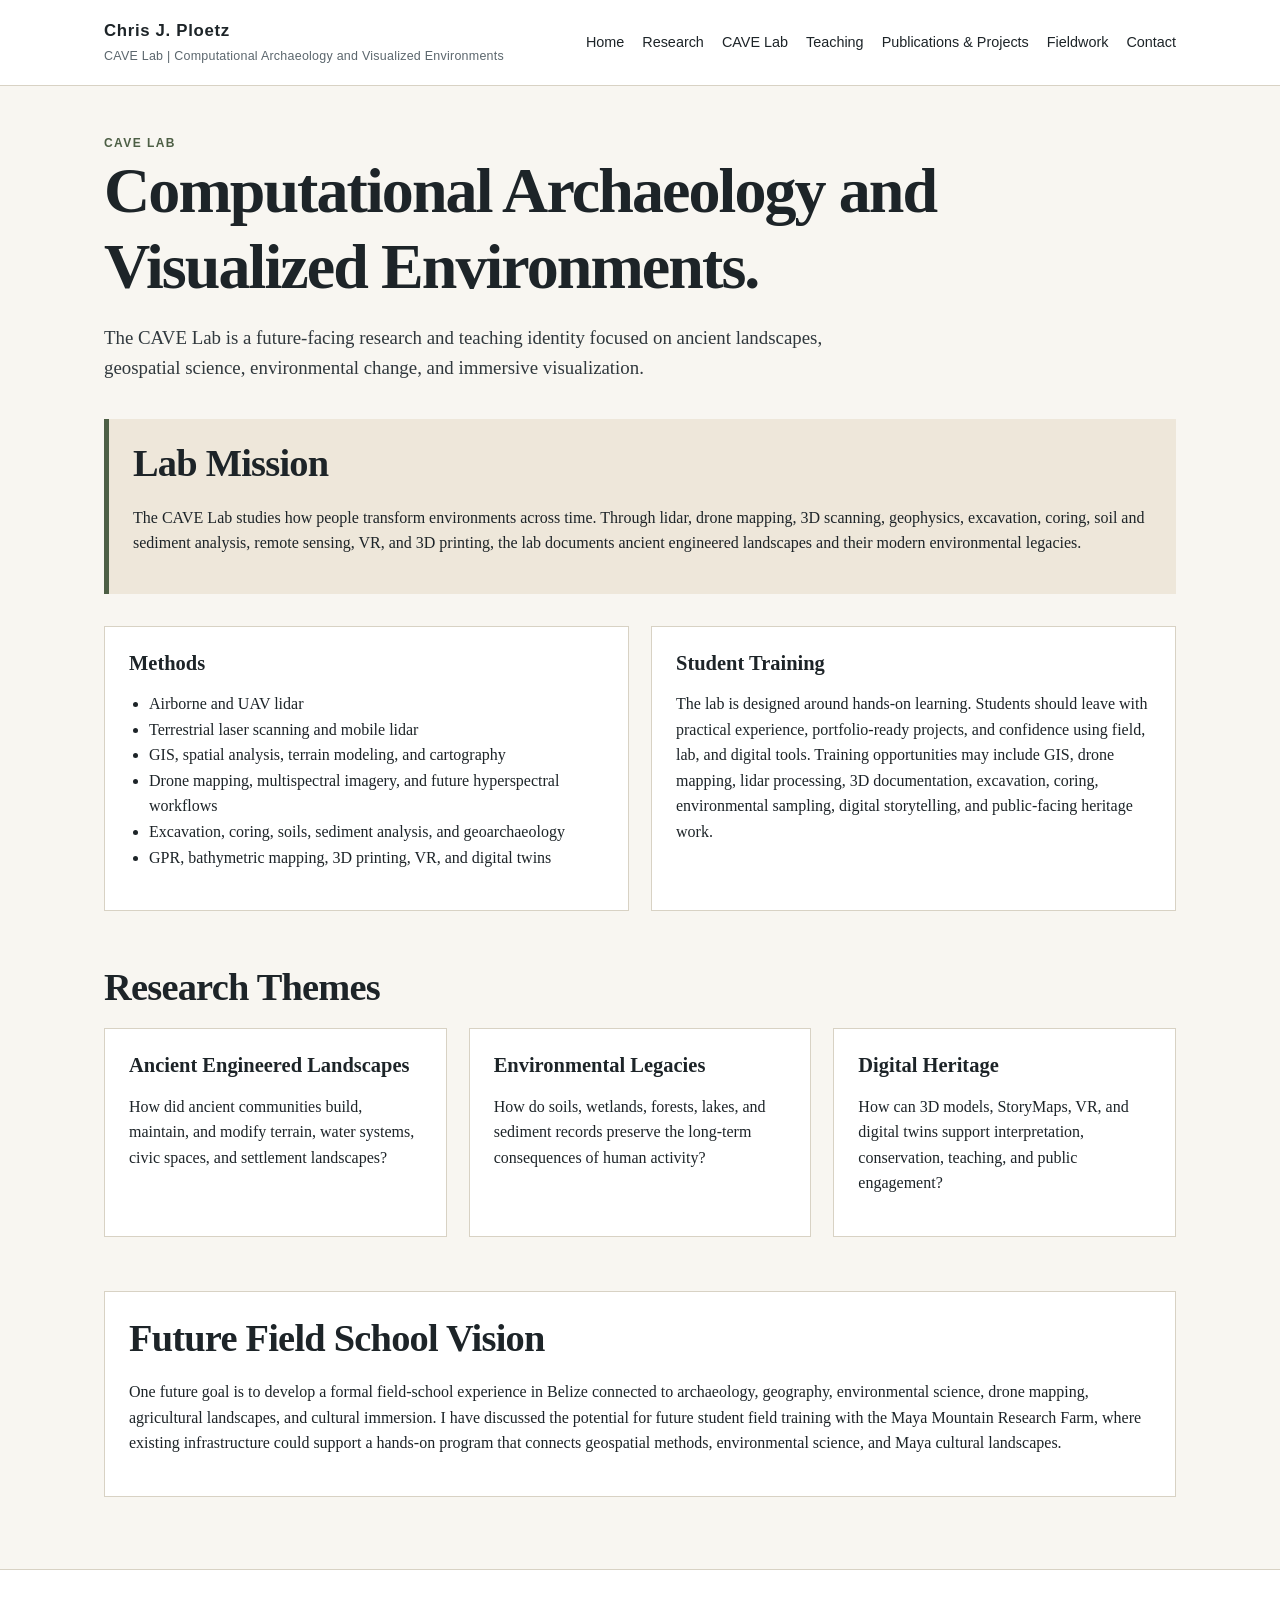
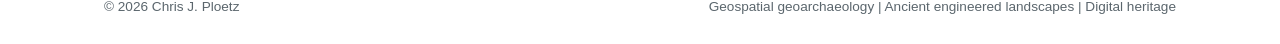
==== cave-lab.html @ 5f6d9544 "Add files via upload" ====
<!doctype html>
<html lang="en">
<head>
  <meta charset="utf-8">
  <meta name="viewport" content="width=device-width, initial-scale=1">
  <title>CAVE Lab | Chris J. Ploetz</title>
  <meta name="description" content="CAVE Lab: Computational Archaeology and Visualized Environments.">
  <link rel="stylesheet" href="assets/style.css">
</head>
<body>
<header class="site-header">
  <div class="header-inner">
    <div class="brand">
      <a href="index.html">Chris J. Ploetz</a>
      <span>CAVE Lab | Computational Archaeology and Visualized Environments</span>
    </div>
    <nav aria-label="Main navigation">
      <a href="index.html">Home</a>
      <a href="research.html">Research</a>
      <a href="cave-lab.html">CAVE Lab</a>
      <a href="teaching.html">Teaching</a>
      <a href="publications-projects.html">Publications & Projects</a>
      <a href="fieldwork.html">Fieldwork</a>
      <a href="contact.html">Contact</a>
    </nav>
  </div>
</header>

<main>
  <section class="page-title">
    <div class="eyebrow">CAVE Lab</div>
    <h1>Computational Archaeology and Visualized Environments.</h1>
    <p class="lede">The CAVE Lab is a future-facing research and teaching identity focused on ancient landscapes, geospatial science, environmental change, and immersive visualization.</p>
  </section>

  <section class="callout">
    <h2>Lab Mission</h2>
    <p>The CAVE Lab studies how people transform environments across time. Through lidar, drone mapping, 3D scanning, geophysics, excavation, coring, soil and sediment analysis, remote sensing, VR, and 3D printing, the lab documents ancient engineered landscapes and their modern environmental legacies.</p>
  </section>

  <section class="grid two">
    <article class="card">
      <h3>Methods</h3>
      <ul class="list-clean">
        <li>Airborne and UAV lidar</li>
        <li>Terrestrial laser scanning and mobile lidar</li>
        <li>GIS, spatial analysis, terrain modeling, and cartography</li>
        <li>Drone mapping, multispectral imagery, and future hyperspectral workflows</li>
        <li>Excavation, coring, soils, sediment analysis, and geoarchaeology</li>
        <li>GPR, bathymetric mapping, 3D printing, VR, and digital twins</li>
      </ul>
    </article>
    <article class="card">
      <h3>Student Training</h3>
      <p>The lab is designed around hands-on learning. Students should leave with practical experience, portfolio-ready projects, and confidence using field, lab, and digital tools. Training opportunities may include GIS, drone mapping, lidar processing, 3D documentation, excavation, coring, environmental sampling, digital storytelling, and public-facing heritage work.</p>
    </article>
  </section>

  <section class="section">
    <h2>Research Themes</h2>
    <div class="grid three">
      <article class="card">
        <h3>Ancient Engineered Landscapes</h3>
        <p>How did ancient communities build, maintain, and modify terrain, water systems, civic spaces, and settlement landscapes?</p>
      </article>
      <article class="card">
        <h3>Environmental Legacies</h3>
        <p>How do soils, wetlands, forests, lakes, and sediment records preserve the long-term consequences of human activity?</p>
      </article>
      <article class="card">
        <h3>Digital Heritage</h3>
        <p>How can 3D models, StoryMaps, VR, and digital twins support interpretation, conservation, teaching, and public engagement?</p>
      </article>
    </div>
  </section>

  <section class="section card">
    <h2>Future Field School Vision</h2>
    <p>One future goal is to develop a formal field-school experience in Belize connected to archaeology, geography, environmental science, drone mapping, agricultural landscapes, and cultural immersion. I have discussed the potential for future student field training with the Maya Mountain Research Farm, where existing infrastructure could support a hands-on program that connects geospatial methods, environmental science, and Maya cultural landscapes.</p>
  </section>
</main>

<footer>
  <div class="footer-inner">
    <div>© 2026 Chris J. Ploetz</div>
    <div>Geospatial geoarchaeology | Ancient engineered landscapes | Digital heritage</div>
  </div>
</footer>
</body>
</html>
---- assets/style.css ----
:root {
  --bg: #f8f6f1;
  --paper: #ffffff;
  --ink: #1d2428;
  --muted: #5b666d;
  --line: #d8d2c4;
  --accent: #4d5f45;
  --accent-dark: #283c2e;
  --sand: #eee7da;
  --soft: #f3efe6;
}

* {
  box-sizing: border-box;
}

body {
  margin: 0;
  font-family: Georgia, "Times New Roman", serif;
  color: var(--ink);
  background: var(--bg);
  line-height: 1.6;
}

a {
  color: var(--accent-dark);
  text-decoration-thickness: 1px;
  text-underline-offset: 3px;
}

.site-header {
  background: var(--paper);
  border-bottom: 1px solid var(--line);
  position: sticky;
  top: 0;
  z-index: 20;
}

.header-inner {
  max-width: 1120px;
  margin: 0 auto;
  padding: 18px 24px;
  display: flex;
  align-items: center;
  justify-content: space-between;
  gap: 22px;
}

.brand a {
  font-family: Arial, Helvetica, sans-serif;
  font-weight: 800;
  letter-spacing: .04em;
  font-size: 1.05rem;
  text-decoration: none;
  color: var(--ink);
}

.brand span {
  display: block;
  font-family: Arial, Helvetica, sans-serif;
  font-weight: 400;
  letter-spacing: .02em;
  font-size: .78rem;
  color: var(--muted);
  margin-top: 2px;
}

nav {
  display: flex;
  gap: 18px;
  flex-wrap: wrap;
  font-family: Arial, Helvetica, sans-serif;
  font-size: .9rem;
}

nav a {
  text-decoration: none;
  color: var(--ink);
}

nav a:hover {
  color: var(--accent);
}

.hero {
  background: linear-gradient(135deg, var(--soft), #ffffff);
  border-bottom: 1px solid var(--line);
}

.hero-inner {
  max-width: 1120px;
  margin: 0 auto;
  padding: 72px 24px 64px;
  display: grid;
  grid-template-columns: 1.45fr .95fr;
  gap: 42px;
  align-items: center;
}

.eyebrow {
  font-family: Arial, Helvetica, sans-serif;
  text-transform: uppercase;
  letter-spacing: .12em;
  font-size: .75rem;
  color: var(--accent);
  font-weight: 700;
}

h1, h2, h3 {
  line-height: 1.18;
  margin: 0 0 18px;
}

h1 {
  font-size: clamp(2.35rem, 5vw, 4.4rem);
  letter-spacing: -.03em;
}

h2 {
  font-size: clamp(1.75rem, 3vw, 2.55rem);
  letter-spacing: -.02em;
}

h3 {
  font-size: 1.28rem;
}

.lede {
  font-size: 1.18rem;
  color: #30383d;
  max-width: 760px;
}

.hero-card {
  background: var(--paper);
  padding: 30px;
  border: 1px solid var(--line);
  box-shadow: 0 18px 42px rgba(0,0,0,.06);
}

.hero-card ul {
  padding-left: 20px;
  margin: 0;
}

.button-row {
  display: flex;
  flex-wrap: wrap;
  gap: 12px;
  margin-top: 28px;
}

.button {
  font-family: Arial, Helvetica, sans-serif;
  display: inline-block;
  padding: 11px 16px;
  border: 1px solid var(--accent-dark);
  text-decoration: none;
  background: var(--accent-dark);
  color: #fff;
  font-weight: 700;
  font-size: .9rem;
}

.button.secondary {
  background: transparent;
  color: var(--accent-dark);
}

main {
  max-width: 1120px;
  margin: 0 auto;
  padding: 48px 24px 72px;
}

.page-title {
  max-width: 860px;
  margin-bottom: 36px;
}

.grid {
  display: grid;
  gap: 22px;
}

.grid.three {
  grid-template-columns: repeat(3, minmax(0, 1fr));
}

.grid.two {
  grid-template-columns: repeat(2, minmax(0, 1fr));
}

.card {
  background: var(--paper);
  border: 1px solid var(--line);
  padding: 24px;
}

.card h3 {
  margin-bottom: 10px;
}

.section {
  margin-top: 54px;
}

.kicker {
  font-family: Arial, Helvetica, sans-serif;
  color: var(--accent);
  text-transform: uppercase;
  letter-spacing: .12em;
  font-size: .75rem;
  font-weight: 800;
  margin-bottom: 10px;
}

.list-clean {
  padding-left: 20px;
}

.project {
  border-top: 1px solid var(--line);
  padding-top: 20px;
  margin-top: 20px;
}

.project:first-of-type {
  border-top: none;
  padding-top: 0;
}

.meta {
  font-family: Arial, Helvetica, sans-serif;
  color: var(--muted);
  font-size: .9rem;
}

.callout {
  background: var(--sand);
  border-left: 5px solid var(--accent);
  padding: 22px 24px;
  margin: 32px 0;
}

footer {
  border-top: 1px solid var(--line);
  background: var(--paper);
}

.footer-inner {
  max-width: 1120px;
  margin: 0 auto;
  padding: 26px 24px;
  font-family: Arial, Helvetica, sans-serif;
  color: var(--muted);
  font-size: .85rem;
  display: flex;
  justify-content: space-between;
  gap: 18px;
  flex-wrap: wrap;
}

@media (max-width: 820px) {
  .header-inner {
    align-items: flex-start;
    flex-direction: column;
  }
  .hero-inner {
    grid-template-columns: 1fr;
    padding-top: 52px;
  }
  .grid.three, .grid.two {
    grid-template-columns: 1fr;
  }
  .site-header {
    position: static;
  }
}
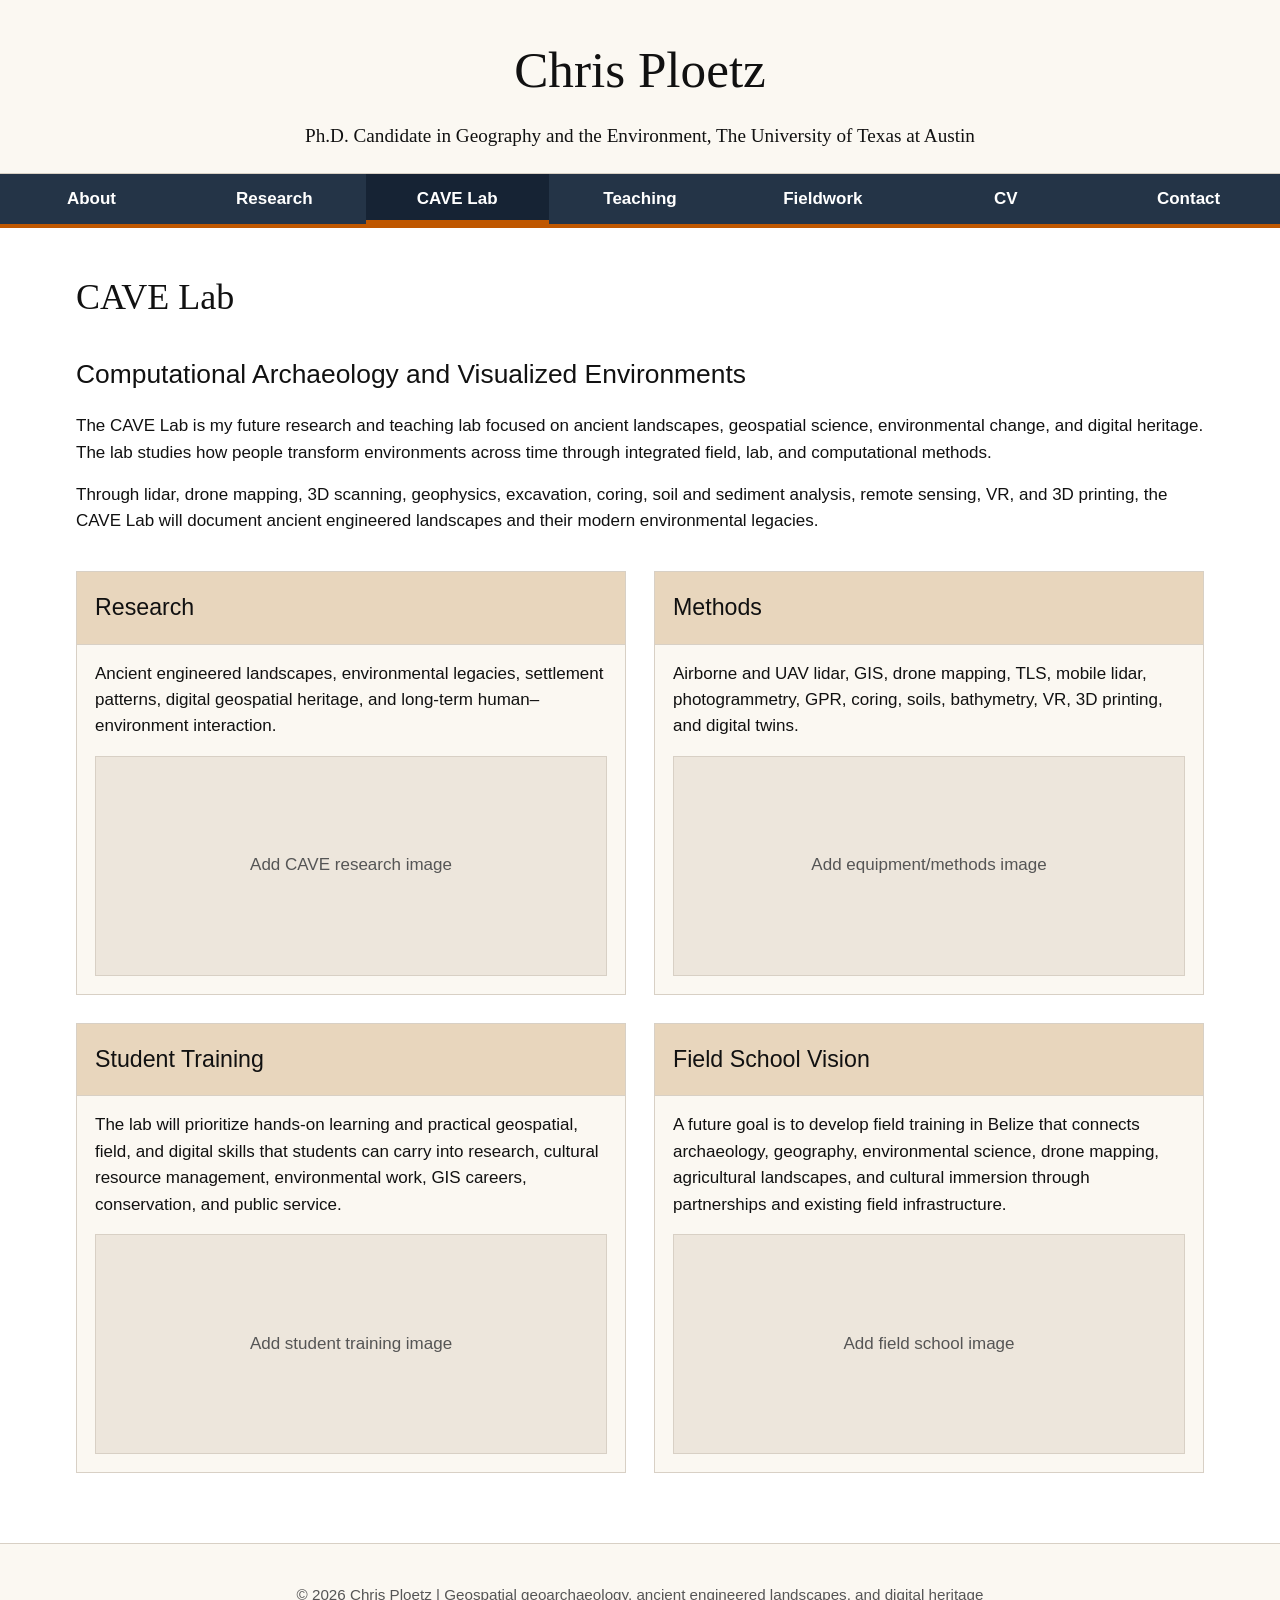
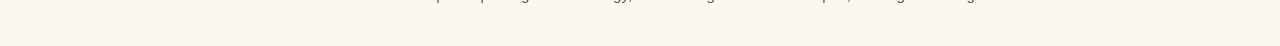
==== commit 8eacd855: "Add files via upload" ====
--- a/cave-lab.html
+++ b/cave-lab.html
@@ -3,88 +3,63 @@
 <head>
   <meta charset="utf-8">
   <meta name="viewport" content="width=device-width, initial-scale=1">
-  <title>CAVE Lab | Chris J. Ploetz</title>
-  <meta name="description" content="CAVE Lab: Computational Archaeology and Visualized Environments.">
+  <title>CAVE Lab | Chris Ploetz</title>
+  <meta name="description" content="Chris Ploetz is a geospatial geoarchaeologist studying ancient engineered landscapes, environmental legacies, and digital heritage in the Maya lowlands.">
   <link rel="stylesheet" href="assets/style.css">
 </head>
 <body>
 <header class="site-header">
-  <div class="header-inner">
-    <div class="brand">
-      <a href="index.html">Chris J. Ploetz</a>
-      <span>CAVE Lab | Computational Archaeology and Visualized Environments</span>
-    </div>
-    <nav aria-label="Main navigation">
-      <a href="index.html">Home</a>
-      <a href="research.html">Research</a>
-      <a href="cave-lab.html">CAVE Lab</a>
-      <a href="teaching.html">Teaching</a>
-      <a href="publications-projects.html">Publications & Projects</a>
-      <a href="fieldwork.html">Fieldwork</a>
-      <a href="contact.html">Contact</a>
-    </nav>
-  </div>
+  <h1>Chris Ploetz</h1>
+  <p class="subtitle">Ph.D. Candidate in Geography and the Environment, The University of Texas at Austin</p>
 </header>
+<nav class="navbar">
+<a href="index.html" class="">About</a>
+<a href="research.html" class="">Research</a>
+<a href="cave-lab.html" class="active">CAVE Lab</a>
+<a href="teaching.html" class="">Teaching</a>
+<a href="fieldwork.html" class="">Fieldwork</a>
+<a href="cv.html" class="">CV</a>
+<a href="contact.html" class="">Contact</a>
+</nav>
 
-<main>
-  <section class="page-title">
-    <div class="eyebrow">CAVE Lab</div>
-    <h1>Computational Archaeology and Visualized Environments.</h1>
-    <p class="lede">The CAVE Lab is a future-facing research and teaching identity focused on ancient landscapes, geospatial science, environmental change, and immersive visualization.</p>
+<main class="container page">
+  <h1>CAVE Lab</h1>
+
+  <section class="page-section">
+    <h2>Computational Archaeology and Visualized Environments</h2>
+    <p>The CAVE Lab is my future research and teaching lab focused on ancient landscapes, geospatial science, environmental change, and digital heritage. The lab studies how people transform environments across time through integrated field, lab, and computational methods.</p>
+    <p>Through lidar, drone mapping, 3D scanning, geophysics, excavation, coring, soil and sediment analysis, remote sensing, VR, and 3D printing, the CAVE Lab will document ancient engineered landscapes and their modern environmental legacies.</p>
   </section>
 
-  <section class="callout">
-    <h2>Lab Mission</h2>
-    <p>The CAVE Lab studies how people transform environments across time. Through lidar, drone mapping, 3D scanning, geophysics, excavation, coring, soil and sediment analysis, remote sensing, VR, and 3D printing, the lab documents ancient engineered landscapes and their modern environmental legacies.</p>
-  </section>
+  <div class="project-grid">
+    <section class="project-card">
+      <h2>Research</h2>
+      <p>Ancient engineered landscapes, environmental legacies, settlement patterns, digital geospatial heritage, and long-term human–environment interaction.</p>
+      <div class="image-placeholder">Add CAVE research image</div>
+    </section>
 
-  <section class="grid two">
-    <article class="card">
-      <h3>Methods</h3>
-      <ul class="list-clean">
-        <li>Airborne and UAV lidar</li>
-        <li>Terrestrial laser scanning and mobile lidar</li>
-        <li>GIS, spatial analysis, terrain modeling, and cartography</li>
-        <li>Drone mapping, multispectral imagery, and future hyperspectral workflows</li>
-        <li>Excavation, coring, soils, sediment analysis, and geoarchaeology</li>
-        <li>GPR, bathymetric mapping, 3D printing, VR, and digital twins</li>
-      </ul>
-    </article>
-    <article class="card">
-      <h3>Student Training</h3>
-      <p>The lab is designed around hands-on learning. Students should leave with practical experience, portfolio-ready projects, and confidence using field, lab, and digital tools. Training opportunities may include GIS, drone mapping, lidar processing, 3D documentation, excavation, coring, environmental sampling, digital storytelling, and public-facing heritage work.</p>
-    </article>
-  </section>
+    <section class="project-card">
+      <h2>Methods</h2>
+      <p>Airborne and UAV lidar, GIS, drone mapping, TLS, mobile lidar, photogrammetry, GPR, coring, soils, bathymetry, VR, 3D printing, and digital twins.</p>
+      <div class="image-placeholder">Add equipment/methods image</div>
+    </section>
 
-  <section class="section">
-    <h2>Research Themes</h2>
-    <div class="grid three">
-      <article class="card">
-        <h3>Ancient Engineered Landscapes</h3>
-        <p>How did ancient communities build, maintain, and modify terrain, water systems, civic spaces, and settlement landscapes?</p>
-      </article>
-      <article class="card">
-        <h3>Environmental Legacies</h3>
-        <p>How do soils, wetlands, forests, lakes, and sediment records preserve the long-term consequences of human activity?</p>
-      </article>
-      <article class="card">
-        <h3>Digital Heritage</h3>
-        <p>How can 3D models, StoryMaps, VR, and digital twins support interpretation, conservation, teaching, and public engagement?</p>
-      </article>
-    </div>
-  </section>
+    <section class="project-card">
+      <h2>Student Training</h2>
+      <p>The lab will prioritize hands-on learning and practical geospatial, field, and digital skills that students can carry into research, cultural resource management, environmental work, GIS careers, conservation, and public service.</p>
+      <div class="image-placeholder">Add student training image</div>
+    </section>
 
-  <section class="section card">
-    <h2>Future Field School Vision</h2>
-    <p>One future goal is to develop a formal field-school experience in Belize connected to archaeology, geography, environmental science, drone mapping, agricultural landscapes, and cultural immersion. I have discussed the potential for future student field training with the Maya Mountain Research Farm, where existing infrastructure could support a hands-on program that connects geospatial methods, environmental science, and Maya cultural landscapes.</p>
-  </section>
+    <section class="project-card">
+      <h2>Field School Vision</h2>
+      <p>A future goal is to develop field training in Belize that connects archaeology, geography, environmental science, drone mapping, agricultural landscapes, and cultural immersion through partnerships and existing field infrastructure.</p>
+      <div class="image-placeholder">Add field school image</div>
+    </section>
+  </div>
 </main>
 
-<footer>
-  <div class="footer-inner">
-    <div>© 2026 Chris J. Ploetz</div>
-    <div>Geospatial geoarchaeology | Ancient engineered landscapes | Digital heritage</div>
-  </div>
+<footer class="footer">
+  <p>© 2026 Chris Ploetz | Geospatial geoarchaeology, ancient engineered landscapes, and digital heritage</p>
 </footer>
 </body>
 </html>
--- a/assets/style.css
+++ b/assets/style.css
@@ -1,13 +1,16 @@
 :root {
-  --bg: #f8f6f1;
+  --navy: #243447;
+  --navy-dark: #162334;
+  --burnt: #BF5700;
+  --burnt-dark: #8f3f00;
+  --cream: #fbf8f2;
   --paper: #ffffff;
-  --ink: #1d2428;
-  --muted: #5b666d;
-  --line: #d8d2c4;
-  --accent: #4d5f45;
-  --accent-dark: #283c2e;
-  --sand: #eee7da;
-  --soft: #f3efe6;
+  --soft: #f3eee6;
+  --tan: #e8d6bd;
+  --border: #d8d0c5;
+  --text: #111111;
+  --muted: #555555;
+  --link: #8f3f00;
 }
 
 * {
@@ -16,264 +19,337 @@
 
 body {
   margin: 0;
+  color: var(--text);
+  background: var(--paper);
+  font-family: Arial, Helvetica, sans-serif;
+  font-size: 17px;
+  line-height: 1.55;
+}
+
+.site-header {
+  text-align: center;
+  padding: 30px 16px 22px;
+  background: var(--cream);
+  border-bottom: 1px solid var(--border);
+}
+
+.site-header h1 {
   font-family: Georgia, "Times New Roman", serif;
-  color: var(--ink);
-  background: var(--bg);
-  line-height: 1.6;
+  font-weight: 500;
+  font-size: clamp(2.2rem, 4vw, 3.2rem);
+  margin: 0 0 12px;
+}
+
+.site-header .subtitle {
+  font-family: Georgia, "Times New Roman", serif;
+  font-size: 1.2rem;
+  margin: 0;
+}
+
+.navbar {
+  display: grid;
+  grid-template-columns: repeat(7, 1fr);
+  background: var(--navy);
+  border-bottom: 4px solid var(--burnt);
+}
+
+.navbar a {
+  color: white;
+  text-decoration: none;
+  text-align: center;
+  padding: 12px 8px;
+  display: block;
+  font-weight: 700;
+  white-space: nowrap;
+}
+
+.navbar a:hover,
+.navbar a.active {
+  background: var(--navy-dark);
+  box-shadow: inset 0 -4px 0 var(--burnt);
+}
+
+.hero {
+  width: 100%;
+  min-height: 410px;
+  background: linear-gradient(135deg, #f2eee7, #d8c3ad);
+  display: flex;
+  align-items: center;
+  justify-content: center;
+  text-align: center;
+  color: #333;
+  border-bottom: 1px solid var(--border);
+}
+
+.hero img {
+  width: 100%;
+  height: min(58vh, 560px);
+  object-fit: cover;
+  display: block;
+}
+
+.hero.has-image {
+  min-height: auto;
+  display: block;
+  background: none;
+}
+
+.placeholder {
+  max-width: 760px;
+  padding: 28px;
+}
+
+.placeholder strong {
+  font-family: Georgia, "Times New Roman", serif;
+  font-size: 1.5rem;
+}
+
+.container {
+  max-width: 1180px;
+  margin: 0 auto;
+  padding: 42px 26px 70px;
+}
+
+.home-grid {
+  display: grid;
+  grid-template-columns: 310px 1fr;
+  gap: 44px;
+  align-items: start;
+}
+
+.profile-card {
+  border: 1px solid var(--border);
+  background: var(--cream);
+  padding: 18px;
+}
+
+.headshot-placeholder {
+  width: 100%;
+  aspect-ratio: 1 / 1;
+  background: linear-gradient(135deg, #ddd, #f8f8f8);
+  border: 1px solid var(--border);
+  display: flex;
+  align-items: center;
+  justify-content: center;
+  text-align: center;
+  color: var(--muted);
+  padding: 20px;
+  margin-bottom: 16px;
+}
+
+.profile-card img {
+  width: 100%;
+  height: auto;
+  display: block;
+  margin-bottom: 16px;
+}
+
+.profile-card h2 {
+  margin-top: 0;
+  font-size: 1.3rem;
+  color: var(--navy);
+}
+
+.profile-card ul {
+  padding-left: 20px;
+}
+
+.main-copy h2,
+.page h2 {
+  font-size: 1.65rem;
+  font-weight: 500;
+  margin: 0 0 18px;
+}
+
+.main-copy p,
+.page p {
+  margin: 0 0 16px;
+}
+
+.three-col {
+  display: grid;
+  grid-template-columns: repeat(3, minmax(0, 1fr));
+  gap: 28px;
+  margin-top: 34px;
+  align-items: stretch;
+}
+
+.feature {
+  border: 1px solid var(--border);
+  background: var(--cream);
+  padding: 18px;
+  display: flex;
+  flex-direction: column;
+}
+
+.feature h3 {
+  font-size: 1.28rem;
+  font-weight: 600;
+  margin: 0 0 10px;
+  color: var(--navy);
+}
+
+.feature p {
+  margin-bottom: 16px;
+}
+
+.feature .image-placeholder {
+  margin-top: auto;
+}
+
+.feature img,
+.project-card img,
+.field-card img {
+  width: 100%;
+  height: 220px;
+  object-fit: cover;
+  border: 1px solid var(--border);
+  background: var(--soft);
+  margin-top: 12px;
+}
+
+.image-placeholder {
+  width: 100%;
+  height: 220px;
+  border: 1px solid var(--border);
+  background: #ede6dc;
+  display: flex;
+  align-items: center;
+  justify-content: center;
+  text-align: center;
+  color: #555;
+  padding: 12px;
+  margin-top: 12px;
+}
+
+.page h1 {
+  font-family: Georgia, "Times New Roman", serif;
+  font-size: 2.25rem;
+  font-weight: 500;
+  margin: 0 0 28px;
+}
+
+.page-section {
+  margin-bottom: 36px;
+}
+
+.project-grid,
+.course-grid,
+.field-grid {
+  display: grid;
+  grid-template-columns: repeat(2, minmax(0, 1fr));
+  gap: 28px;
+  align-items: stretch;
+}
+
+.project-card,
+.course-card,
+.field-card {
+  background: var(--cream);
+  border: 1px solid var(--border);
+  padding: 18px;
+  display: flex;
+  flex-direction: column;
+}
+
+.course-card h2,
+.project-card h2,
+.field-card h2 {
+  background: var(--tan);
+  margin: -18px -18px 16px;
+  padding: 18px;
+  border-bottom: 1px solid var(--border);
+  font-size: 1.45rem;
+  color: var(--text);
+}
+
+.project-card .image-placeholder,
+.field-card .image-placeholder {
+  margin-top: auto;
+}
+
+.pub {
+  margin-bottom: 18px;
+  padding-bottom: 16px;
+  border-bottom: 1px solid var(--border);
+}
+
+.buttons {
+  margin-top: 20px;
+}
+
+.button {
+  display: inline-block;
+  border: 1px solid var(--burnt-dark);
+  color: var(--burnt-dark);
+  padding: 8px 13px;
+  text-decoration: none;
+  margin: 0 8px 8px 0;
+  background: #fff;
+}
+
+.button:hover {
+  background: var(--soft);
+}
+
+.cv-page {
+  max-width: 980px;
+}
+
+.cv-entry {
+  margin-bottom: 22px;
+}
+
+.cv-entry h3 {
+  margin: 0 0 5px;
+  font-size: 1.1rem;
+  color: var(--navy);
+}
+
+.cv-section {
+  margin-bottom: 34px;
+}
+
+.cv-list {
+  padding-left: 22px;
+}
+
+.cv-list li {
+  margin-bottom: 8px;
+}
+
+.footer {
+  border-top: 1px solid var(--border);
+  color: var(--muted);
+  text-align: center;
+  padding: 24px 16px;
+  font-size: .95rem;
+  background: var(--cream);
+}
+
+.note {
+  background: #fff8e8;
+  border: 1px solid #e5d4a8;
+  padding: 14px;
+  color: #4a412d;
 }
 
 a {
-  color: var(--accent-dark);
-  text-decoration-thickness: 1px;
-  text-underline-offset: 3px;
-}
-
-.site-header {
-  background: var(--paper);
-  border-bottom: 1px solid var(--line);
-  position: sticky;
-  top: 0;
-  z-index: 20;
-}
-
-.header-inner {
-  max-width: 1120px;
-  margin: 0 auto;
-  padding: 18px 24px;
-  display: flex;
-  align-items: center;
-  justify-content: space-between;
-  gap: 22px;
-}
-
-.brand a {
-  font-family: Arial, Helvetica, sans-serif;
-  font-weight: 800;
-  letter-spacing: .04em;
-  font-size: 1.05rem;
-  text-decoration: none;
-  color: var(--ink);
-}
-
-.brand span {
-  display: block;
-  font-family: Arial, Helvetica, sans-serif;
-  font-weight: 400;
-  letter-spacing: .02em;
-  font-size: .78rem;
-  color: var(--muted);
-  margin-top: 2px;
-}
-
-nav {
-  display: flex;
-  gap: 18px;
-  flex-wrap: wrap;
-  font-family: Arial, Helvetica, sans-serif;
-  font-size: .9rem;
-}
-
-nav a {
-  text-decoration: none;
-  color: var(--ink);
-}
-
-nav a:hover {
-  color: var(--accent);
-}
-
-.hero {
-  background: linear-gradient(135deg, var(--soft), #ffffff);
-  border-bottom: 1px solid var(--line);
-}
-
-.hero-inner {
-  max-width: 1120px;
-  margin: 0 auto;
-  padding: 72px 24px 64px;
-  display: grid;
-  grid-template-columns: 1.45fr .95fr;
-  gap: 42px;
-  align-items: center;
-}
-
-.eyebrow {
-  font-family: Arial, Helvetica, sans-serif;
-  text-transform: uppercase;
-  letter-spacing: .12em;
-  font-size: .75rem;
-  color: var(--accent);
-  font-weight: 700;
-}
-
-h1, h2, h3 {
-  line-height: 1.18;
-  margin: 0 0 18px;
-}
-
-h1 {
-  font-size: clamp(2.35rem, 5vw, 4.4rem);
-  letter-spacing: -.03em;
-}
-
-h2 {
-  font-size: clamp(1.75rem, 3vw, 2.55rem);
-  letter-spacing: -.02em;
-}
-
-h3 {
-  font-size: 1.28rem;
-}
-
-.lede {
-  font-size: 1.18rem;
-  color: #30383d;
-  max-width: 760px;
-}
-
-.hero-card {
-  background: var(--paper);
-  padding: 30px;
-  border: 1px solid var(--line);
-  box-shadow: 0 18px 42px rgba(0,0,0,.06);
-}
-
-.hero-card ul {
-  padding-left: 20px;
-  margin: 0;
-}
-
-.button-row {
-  display: flex;
-  flex-wrap: wrap;
-  gap: 12px;
-  margin-top: 28px;
-}
-
-.button {
-  font-family: Arial, Helvetica, sans-serif;
-  display: inline-block;
-  padding: 11px 16px;
-  border: 1px solid var(--accent-dark);
-  text-decoration: none;
-  background: var(--accent-dark);
-  color: #fff;
-  font-weight: 700;
-  font-size: .9rem;
-}
-
-.button.secondary {
-  background: transparent;
-  color: var(--accent-dark);
-}
-
-main {
-  max-width: 1120px;
-  margin: 0 auto;
-  padding: 48px 24px 72px;
-}
-
-.page-title {
-  max-width: 860px;
-  margin-bottom: 36px;
-}
-
-.grid {
-  display: grid;
-  gap: 22px;
-}
-
-.grid.three {
-  grid-template-columns: repeat(3, minmax(0, 1fr));
-}
-
-.grid.two {
-  grid-template-columns: repeat(2, minmax(0, 1fr));
-}
-
-.card {
-  background: var(--paper);
-  border: 1px solid var(--line);
-  padding: 24px;
-}
-
-.card h3 {
-  margin-bottom: 10px;
-}
-
-.section {
-  margin-top: 54px;
-}
-
-.kicker {
-  font-family: Arial, Helvetica, sans-serif;
-  color: var(--accent);
-  text-transform: uppercase;
-  letter-spacing: .12em;
-  font-size: .75rem;
-  font-weight: 800;
-  margin-bottom: 10px;
-}
-
-.list-clean {
-  padding-left: 20px;
-}
-
-.project {
-  border-top: 1px solid var(--line);
-  padding-top: 20px;
-  margin-top: 20px;
-}
-
-.project:first-of-type {
-  border-top: none;
-  padding-top: 0;
-}
-
-.meta {
-  font-family: Arial, Helvetica, sans-serif;
-  color: var(--muted);
-  font-size: .9rem;
-}
-
-.callout {
-  background: var(--sand);
-  border-left: 5px solid var(--accent);
-  padding: 22px 24px;
-  margin: 32px 0;
-}
-
-footer {
-  border-top: 1px solid var(--line);
-  background: var(--paper);
-}
-
-.footer-inner {
-  max-width: 1120px;
-  margin: 0 auto;
-  padding: 26px 24px;
-  font-family: Arial, Helvetica, sans-serif;
-  color: var(--muted);
-  font-size: .85rem;
-  display: flex;
-  justify-content: space-between;
-  gap: 18px;
-  flex-wrap: wrap;
-}
-
-@media (max-width: 820px) {
-  .header-inner {
-    align-items: flex-start;
-    flex-direction: column;
+  color: var(--link);
+}
+
+@media (max-width: 920px) {
+  .navbar {
+    grid-template-columns: repeat(2, 1fr);
   }
-  .hero-inner {
-    grid-template-columns: 1fr;
-    padding-top: 52px;
-  }
-  .grid.three, .grid.two {
+  .home-grid,
+  .three-col,
+  .project-grid,
+  .course-grid,
+  .field-grid {
     grid-template-columns: 1fr;
   }
-  .site-header {
-    position: static;
+  .container {
+    padding: 30px 18px 54px;
   }
 }
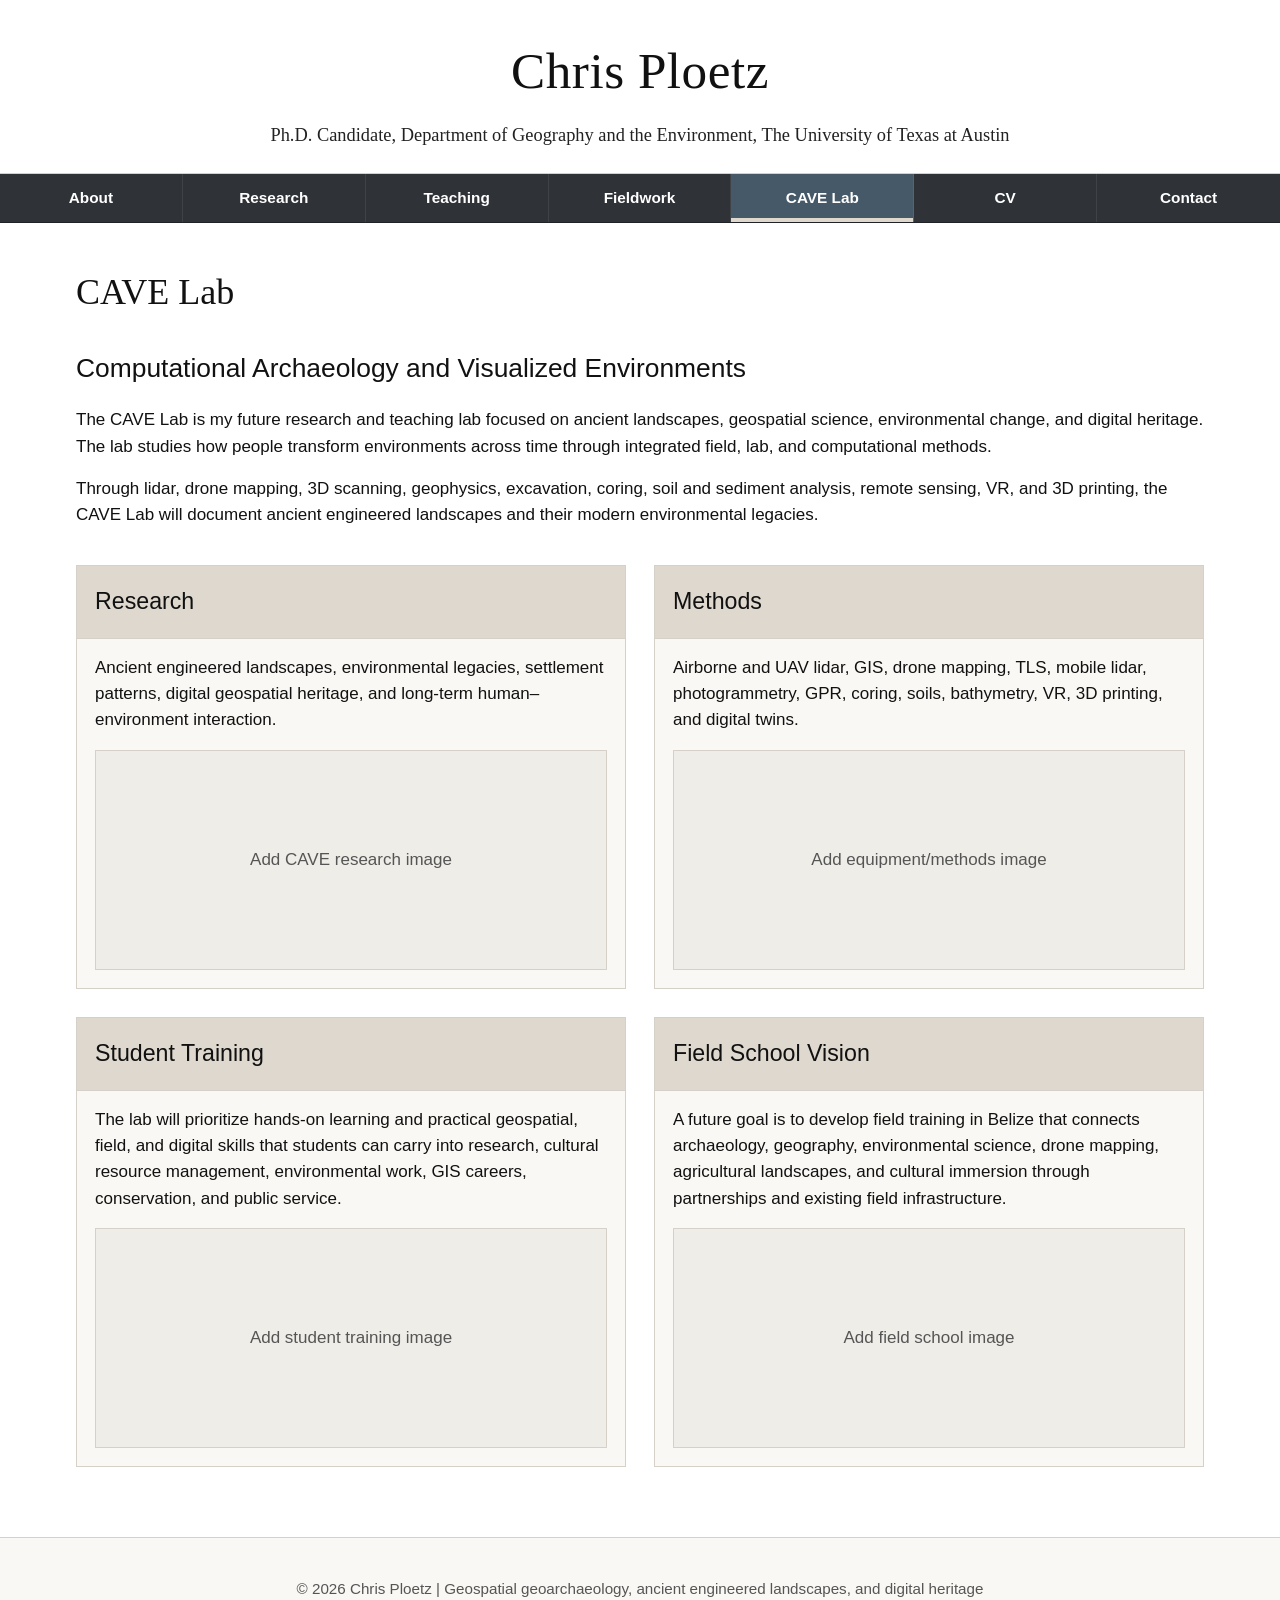
==== commit db0b0b8a: "Add files via upload" ====
--- a/cave-lab.html
+++ b/cave-lab.html
@@ -10,14 +10,14 @@
 <body>
 <header class="site-header">
   <h1>Chris Ploetz</h1>
-  <p class="subtitle">Ph.D. Candidate in Geography and the Environment, The University of Texas at Austin</p>
+  <p class="subtitle">Ph.D. Candidate, Department of Geography and the Environment, The University of Texas at Austin</p>
 </header>
 <nav class="navbar">
 <a href="index.html" class="">About</a>
 <a href="research.html" class="">Research</a>
-<a href="cave-lab.html" class="active">CAVE Lab</a>
 <a href="teaching.html" class="">Teaching</a>
 <a href="fieldwork.html" class="">Fieldwork</a>
+<a href="cave-lab.html" class="active">CAVE Lab</a>
 <a href="cv.html" class="">CV</a>
 <a href="contact.html" class="">Contact</a>
 </nav>
--- a/assets/style.css
+++ b/assets/style.css
@@ -1,16 +1,16 @@
 :root {
-  --navy: #243447;
-  --navy-dark: #162334;
-  --burnt: #BF5700;
-  --burnt-dark: #8f3f00;
-  --cream: #fbf8f2;
+  --charcoal: #2f3338;
+  --charcoal-dark: #1f2328;
+  --bluegray: #5f7484;
+  --bluegray-dark: #465968;
+  --ivory: #faf8f4;
   --paper: #ffffff;
-  --soft: #f3eee6;
-  --tan: #e8d6bd;
-  --border: #d8d0c5;
+  --stone: #efede8;
+  --stone-dark: #ded8ce;
+  --border: #d6d1c8;
   --text: #111111;
   --muted: #555555;
-  --link: #8f3f00;
+  --link: #3f6174;
 }
 
 * {
@@ -28,8 +28,8 @@
 
 .site-header {
   text-align: center;
-  padding: 30px 16px 22px;
-  background: var(--cream);
+  padding: 31px 16px 23px;
+  background: var(--paper);
   border-bottom: 1px solid var(--border);
 }
 
@@ -37,42 +37,50 @@
   font-family: Georgia, "Times New Roman", serif;
   font-weight: 500;
   font-size: clamp(2.2rem, 4vw, 3.2rem);
-  margin: 0 0 12px;
+  margin: 0 0 11px;
+  letter-spacing: .01em;
 }
 
 .site-header .subtitle {
   font-family: Georgia, "Times New Roman", serif;
-  font-size: 1.2rem;
+  font-size: 1.15rem;
   margin: 0;
+  color: #222;
 }
 
 .navbar {
   display: grid;
-  grid-template-columns: repeat(7, 1fr);
-  background: var(--navy);
-  border-bottom: 4px solid var(--burnt);
+  grid-template-columns: repeat(7, minmax(0, 1fr));
+  background: var(--charcoal);
+  border-bottom: 1px solid var(--charcoal-dark);
 }
 
 .navbar a {
-  color: white;
+  color: #fff;
   text-decoration: none;
   text-align: center;
-  padding: 12px 8px;
+  padding: 12px 6px;
   display: block;
   font-weight: 700;
   white-space: nowrap;
+  font-size: 0.96rem;
+  border-right: 1px solid rgba(255,255,255,.08);
+}
+
+.navbar a:last-child {
+  border-right: none;
 }
 
 .navbar a:hover,
 .navbar a.active {
-  background: var(--navy-dark);
-  box-shadow: inset 0 -4px 0 var(--burnt);
+  background: var(--bluegray-dark);
+  box-shadow: inset 0 -4px 0 var(--stone-dark);
 }
 
 .hero {
   width: 100%;
   min-height: 410px;
-  background: linear-gradient(135deg, #f2eee7, #d8c3ad);
+  background: linear-gradient(135deg, #f7f5ef, #ded7cd);
   display: flex;
   align-items: center;
   justify-content: center;
@@ -119,7 +127,7 @@
 
 .profile-card {
   border: 1px solid var(--border);
-  background: var(--cream);
+  background: var(--ivory);
   padding: 18px;
 }
 
@@ -147,7 +155,7 @@
 .profile-card h2 {
   margin-top: 0;
   font-size: 1.3rem;
-  color: var(--navy);
+  color: var(--charcoal);
 }
 
 .profile-card ul {
@@ -176,7 +184,7 @@
 
 .feature {
   border: 1px solid var(--border);
-  background: var(--cream);
+  background: var(--ivory);
   padding: 18px;
   display: flex;
   flex-direction: column;
@@ -186,7 +194,7 @@
   font-size: 1.28rem;
   font-weight: 600;
   margin: 0 0 10px;
-  color: var(--navy);
+  color: var(--charcoal);
 }
 
 .feature p {
@@ -204,7 +212,7 @@
   height: 220px;
   object-fit: cover;
   border: 1px solid var(--border);
-  background: var(--soft);
+  background: var(--stone);
   margin-top: 12px;
 }
 
@@ -212,7 +220,7 @@
   width: 100%;
   height: 220px;
   border: 1px solid var(--border);
-  background: #ede6dc;
+  background: var(--stone);
   display: flex;
   align-items: center;
   justify-content: center;
@@ -245,7 +253,7 @@
 .project-card,
 .course-card,
 .field-card {
-  background: var(--cream);
+  background: var(--ivory);
   border: 1px solid var(--border);
   padding: 18px;
   display: flex;
@@ -255,7 +263,7 @@
 .course-card h2,
 .project-card h2,
 .field-card h2 {
-  background: var(--tan);
+  background: var(--stone-dark);
   margin: -18px -18px 16px;
   padding: 18px;
   border-bottom: 1px solid var(--border);
@@ -280,8 +288,8 @@
 
 .button {
   display: inline-block;
-  border: 1px solid var(--burnt-dark);
-  color: var(--burnt-dark);
+  border: 1px solid var(--bluegray-dark);
+  color: var(--bluegray-dark);
   padding: 8px 13px;
   text-decoration: none;
   margin: 0 8px 8px 0;
@@ -289,7 +297,7 @@
 }
 
 .button:hover {
-  background: var(--soft);
+  background: var(--stone);
 }
 
 .cv-page {
@@ -303,7 +311,7 @@
 .cv-entry h3 {
   margin: 0 0 5px;
   font-size: 1.1rem;
-  color: var(--navy);
+  color: var(--charcoal);
 }
 
 .cv-section {
@@ -324,23 +332,29 @@
   text-align: center;
   padding: 24px 16px;
   font-size: .95rem;
-  background: var(--cream);
+  background: var(--ivory);
 }
 
 .note {
-  background: #fff8e8;
-  border: 1px solid #e5d4a8;
+  background: #f4f1ea;
+  border: 1px solid var(--border);
   padding: 14px;
-  color: #4a412d;
+  color: #333;
 }
 
 a {
   color: var(--link);
 }
 
-@media (max-width: 920px) {
+@media (max-width: 980px) {
   .navbar {
-    grid-template-columns: repeat(2, 1fr);
+    grid-template-columns: repeat(4, minmax(0, 1fr));
+  }
+}
+
+@media (max-width: 720px) {
+  .navbar {
+    grid-template-columns: repeat(2, minmax(0, 1fr));
   }
   .home-grid,
   .three-col,
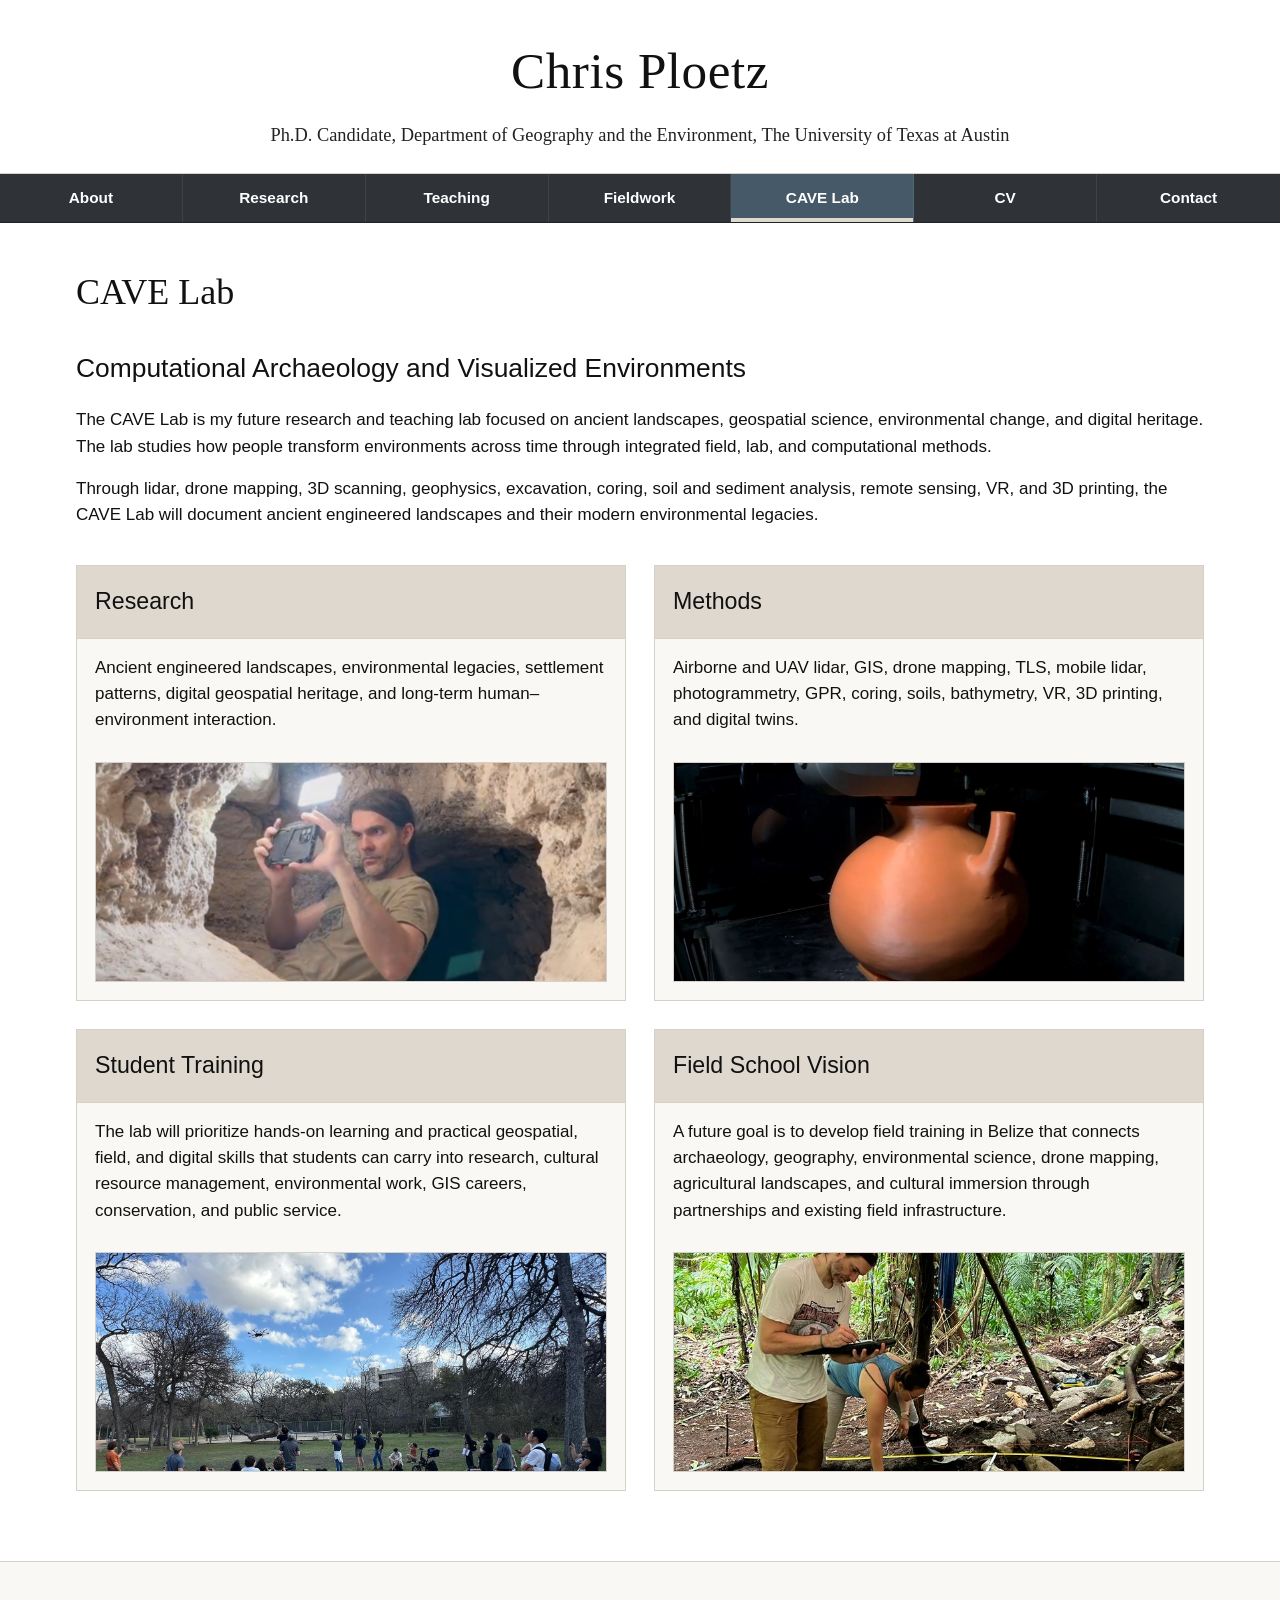
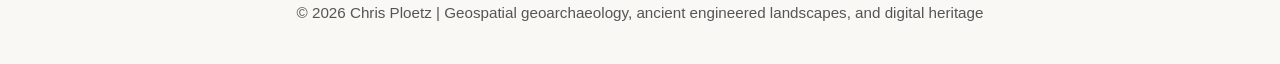
==== commit ae98b884: "Update cave-lab.html" ====
--- a/cave-lab.html
+++ b/cave-lab.html
@@ -7,19 +7,21 @@
   <meta name="description" content="Chris Ploetz is a geospatial geoarchaeologist studying ancient engineered landscapes, environmental legacies, and digital heritage in the Maya lowlands.">
   <link rel="stylesheet" href="assets/style.css">
 </head>
+
 <body>
 <header class="site-header">
   <h1>Chris Ploetz</h1>
   <p class="subtitle">Ph.D. Candidate, Department of Geography and the Environment, The University of Texas at Austin</p>
 </header>
+
 <nav class="navbar">
-<a href="index.html" class="">About</a>
-<a href="research.html" class="">Research</a>
-<a href="teaching.html" class="">Teaching</a>
-<a href="fieldwork.html" class="">Fieldwork</a>
-<a href="cave-lab.html" class="active">CAVE Lab</a>
-<a href="cv.html" class="">CV</a>
-<a href="contact.html" class="">Contact</a>
+  <a href="index.html">About</a>
+  <a href="research.html">Research</a>
+  <a href="teaching.html">Teaching</a>
+  <a href="fieldwork.html">Fieldwork</a>
+  <a href="cave-lab.html" class="active">CAVE Lab</a>
+  <a href="cv.html">CV</a>
+  <a href="contact.html">Contact</a>
 </nav>
 
 <main class="container page">
@@ -27,39 +29,44 @@
 
   <section class="page-section">
     <h2>Computational Archaeology and Visualized Environments</h2>
+
     <p>The CAVE Lab is my future research and teaching lab focused on ancient landscapes, geospatial science, environmental change, and digital heritage. The lab studies how people transform environments across time through integrated field, lab, and computational methods.</p>
+
     <p>Through lidar, drone mapping, 3D scanning, geophysics, excavation, coring, soil and sediment analysis, remote sensing, VR, and 3D printing, the CAVE Lab will document ancient engineered landscapes and their modern environmental legacies.</p>
   </section>
 
   <div class="project-grid">
+
     <section class="project-card">
       <h2>Research</h2>
       <p>Ancient engineered landscapes, environmental legacies, settlement patterns, digital geospatial heritage, and long-term human–environment interaction.</p>
-      <div class="image-placeholder">Add CAVE research image</div>
+      <img src="assets/cave-research.jpg" alt="Aerial view of Maya architecture and tropical forest">
     </section>
 
     <section class="project-card">
       <h2>Methods</h2>
       <p>Airborne and UAV lidar, GIS, drone mapping, TLS, mobile lidar, photogrammetry, GPR, coring, soils, bathymetry, VR, 3D printing, and digital twins.</p>
-      <div class="image-placeholder">Add equipment/methods image</div>
+      <img src="assets/cave-methods.jpg" alt="TLS and digital documentation of Maya architecture">
     </section>
 
     <section class="project-card">
       <h2>Student Training</h2>
       <p>The lab will prioritize hands-on learning and practical geospatial, field, and digital skills that students can carry into research, cultural resource management, environmental work, GIS careers, conservation, and public service.</p>
-      <div class="image-placeholder">Add student training image</div>
+      <img src="assets/cave-training.jpg" alt="Students participating in drone training">
     </section>
 
     <section class="project-card">
       <h2>Field School Vision</h2>
       <p>A future goal is to develop field training in Belize that connects archaeology, geography, environmental science, drone mapping, agricultural landscapes, and cultural immersion through partnerships and existing field infrastructure.</p>
-      <div class="image-placeholder">Add field school image</div>
+      <img src="assets/cave-fieldschool.jpg" alt="Archaeological fieldwork and field training in Belize">
     </section>
+
   </div>
 </main>
 
 <footer class="footer">
   <p>© 2026 Chris Ploetz | Geospatial geoarchaeology, ancient engineered landscapes, and digital heritage</p>
 </footer>
+
 </body>
 </html>
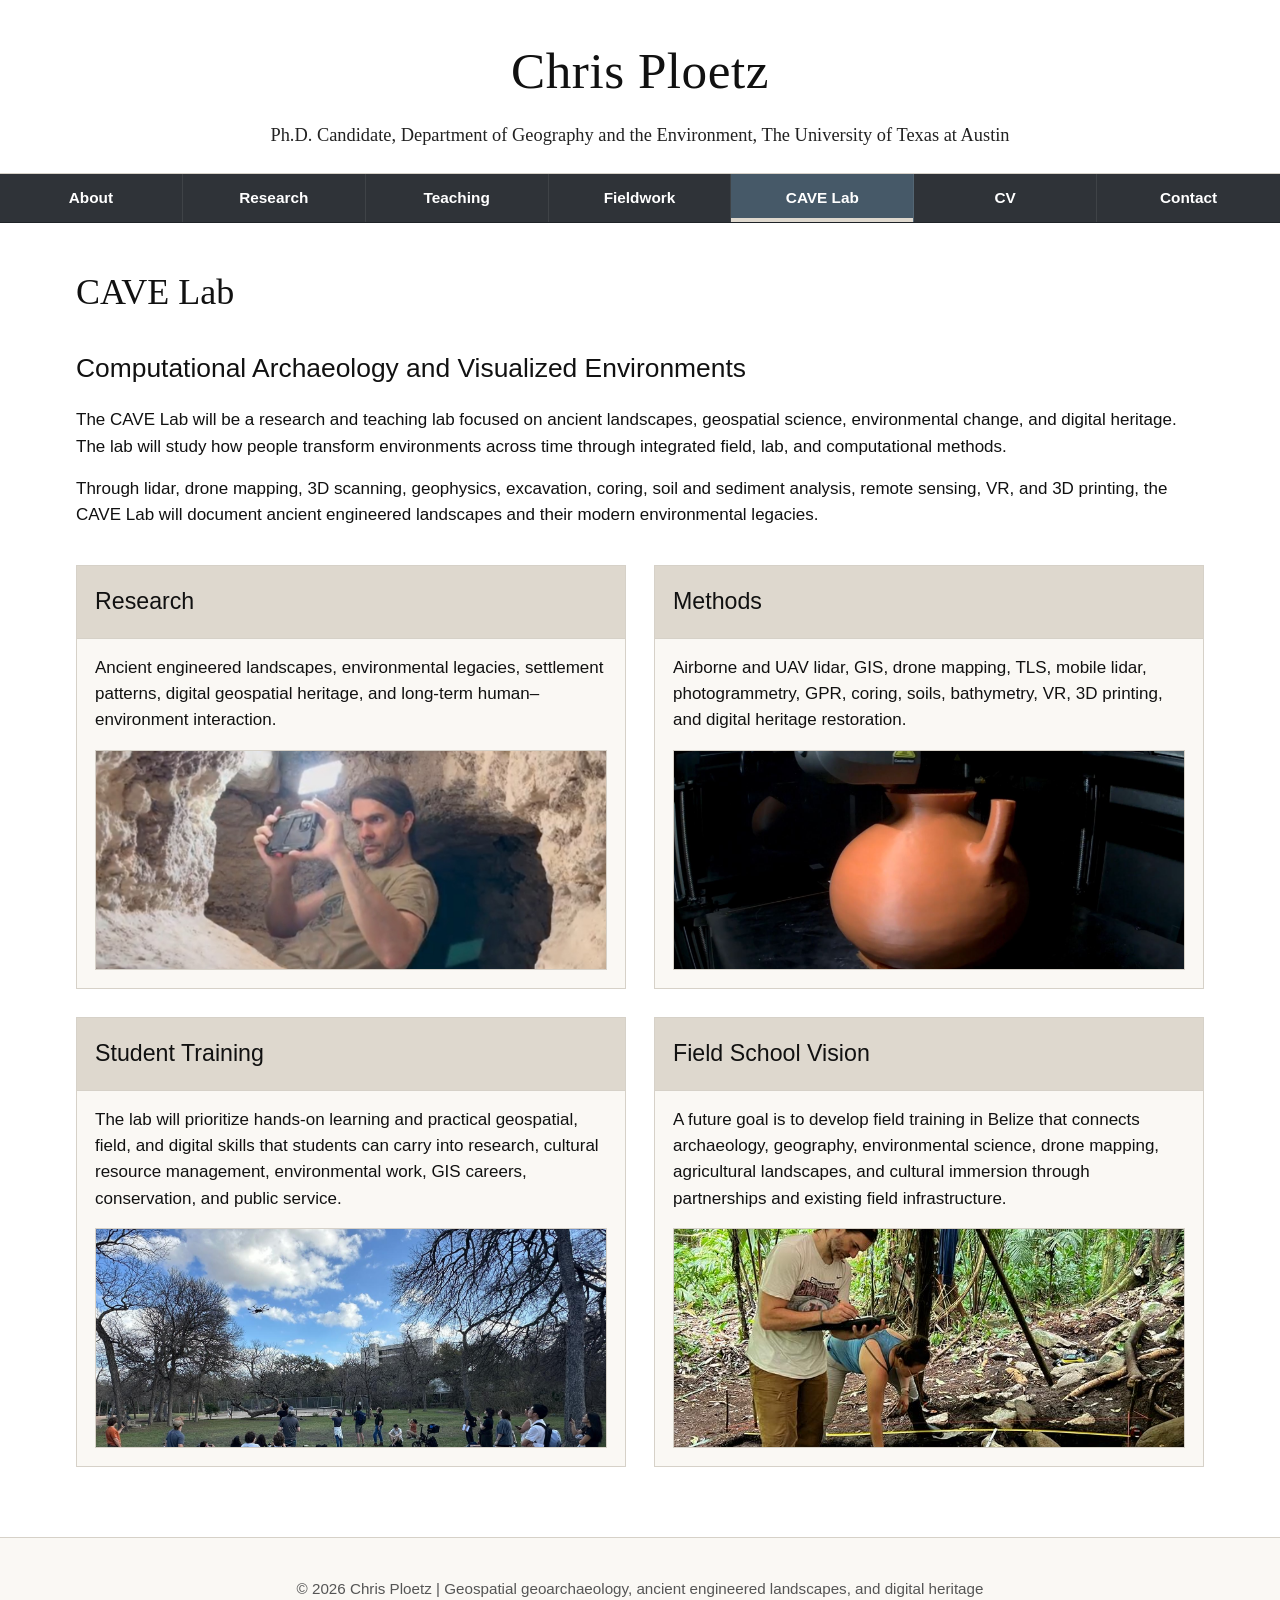
==== commit 67bc306d: "Update cave-lab.html" ====
--- a/cave-lab.html
+++ b/cave-lab.html
@@ -30,7 +30,7 @@
   <section class="page-section">
     <h2>Computational Archaeology and Visualized Environments</h2>
 
-    <p>The CAVE Lab is my future research and teaching lab focused on ancient landscapes, geospatial science, environmental change, and digital heritage. The lab studies how people transform environments across time through integrated field, lab, and computational methods.</p>
+    <p>The CAVE Lab will be a research and teaching lab focused on ancient landscapes, geospatial science, environmental change, and digital heritage. The lab will study how people transform environments across time through integrated field, lab, and computational methods.</p>
 
     <p>Through lidar, drone mapping, 3D scanning, geophysics, excavation, coring, soil and sediment analysis, remote sensing, VR, and 3D printing, the CAVE Lab will document ancient engineered landscapes and their modern environmental legacies.</p>
   </section>
@@ -45,7 +45,7 @@
 
     <section class="project-card">
       <h2>Methods</h2>
-      <p>Airborne and UAV lidar, GIS, drone mapping, TLS, mobile lidar, photogrammetry, GPR, coring, soils, bathymetry, VR, 3D printing, and digital twins.</p>
+      <p>Airborne and UAV lidar, GIS, drone mapping, TLS, mobile lidar, photogrammetry, GPR, coring, soils, bathymetry, VR, 3D printing, and digital heritage restoration.</p>
       <img src="assets/cave-methods.jpg" alt="TLS and digital documentation of Maya architecture">
     </section>
 
--- a/assets/style.css
+++ b/assets/style.css
@@ -93,6 +93,7 @@
   width: 100%;
   height: min(58vh, 560px);
   object-fit: cover;
+  object-position: center 42%;
   display: block;
 }
 
@@ -201,19 +202,15 @@
   margin-bottom: 16px;
 }
 
+.feature img,
 .feature .image-placeholder {
-  margin-top: auto;
-}
-
-.feature img,
-.project-card img,
-.field-card img {
   width: 100%;
   height: 220px;
   object-fit: cover;
+  display: block;
+  margin-top: auto;
   border: 1px solid var(--border);
   background: var(--stone);
-  margin-top: 12px;
 }
 
 .image-placeholder {
@@ -271,9 +268,17 @@
   color: var(--text);
 }
 
+.project-card img,
 .project-card .image-placeholder,
+.field-card img,
 .field-card .image-placeholder {
+  width: 100%;
+  height: 220px;
+  object-fit: cover;
+  display: block;
   margin-top: auto;
+  border: 1px solid var(--border);
+  background: var(--stone);
 }
 
 .pub {
@@ -356,6 +361,7 @@
   .navbar {
     grid-template-columns: repeat(2, minmax(0, 1fr));
   }
+
   .home-grid,
   .three-col,
   .project-grid,
@@ -363,7 +369,8 @@
   .field-grid {
     grid-template-columns: 1fr;
   }
+
   .container {
     padding: 30px 18px 54px;
   }
-}+}
